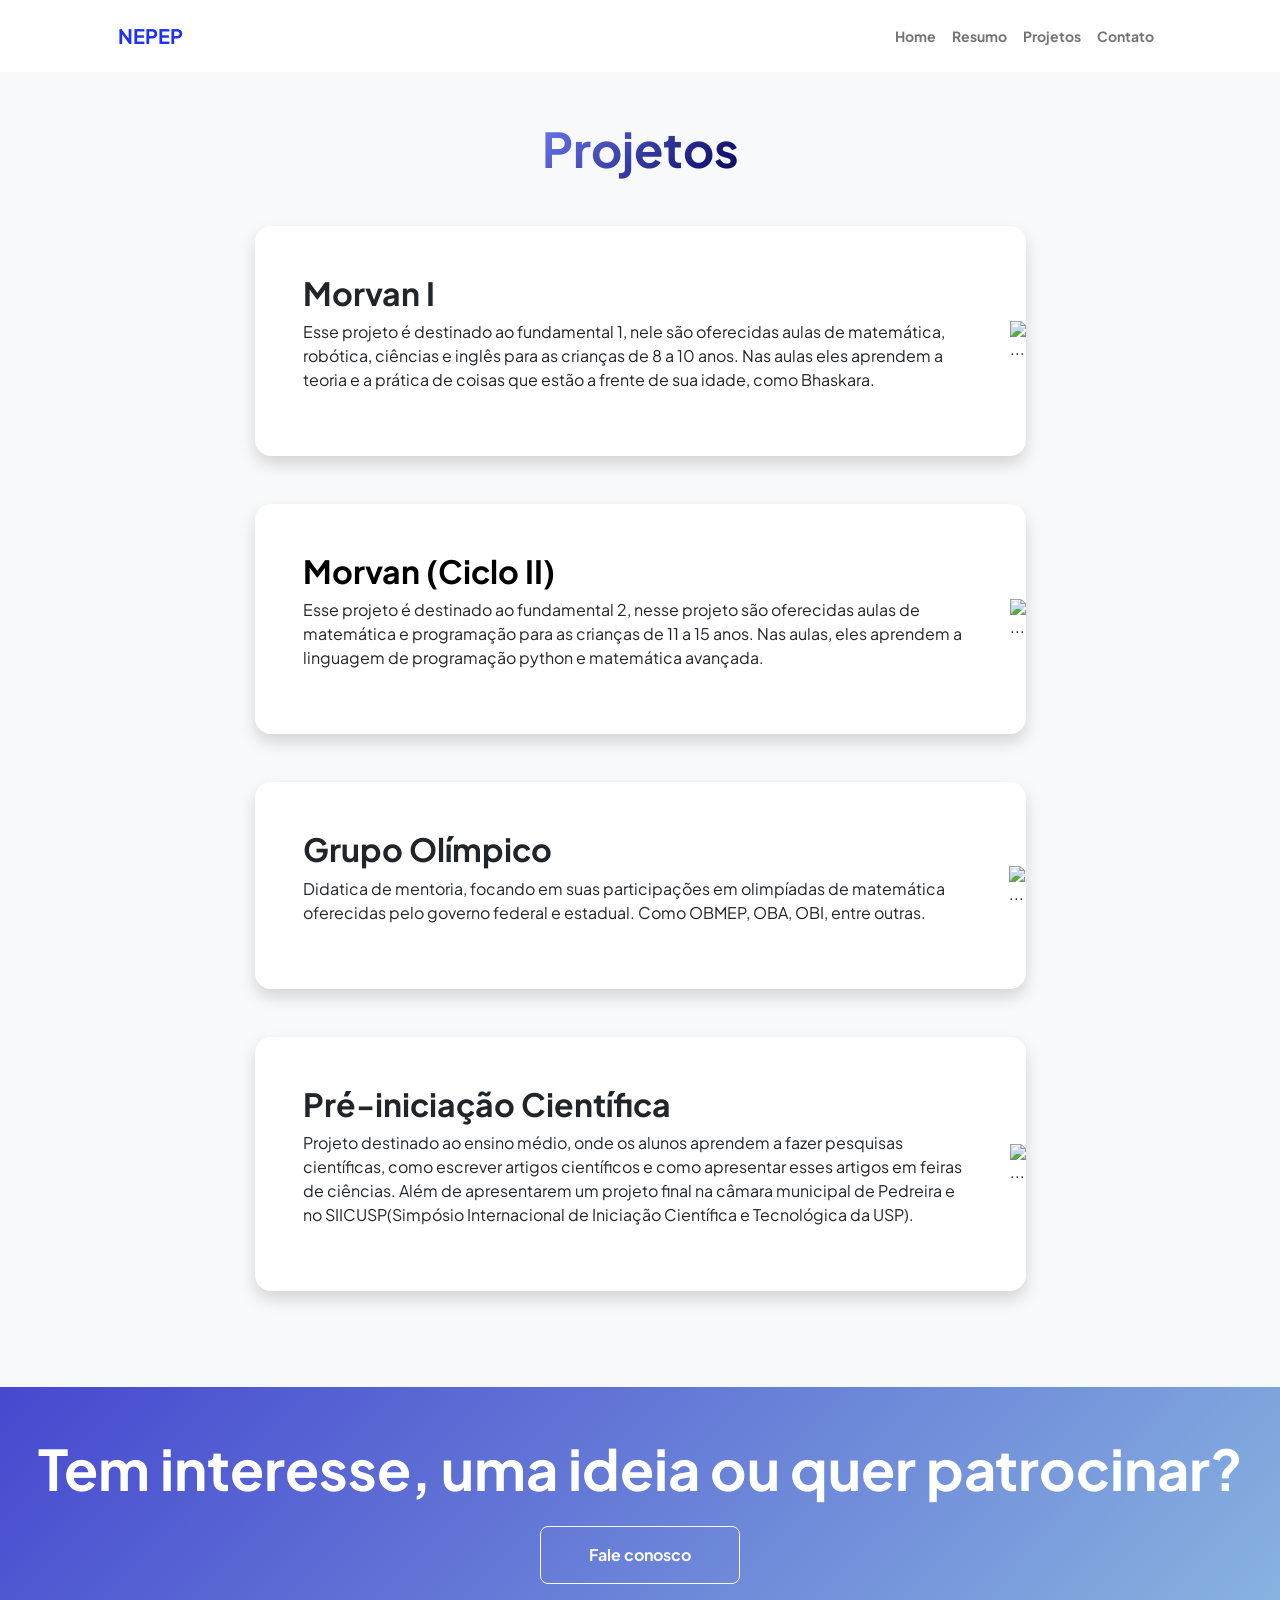
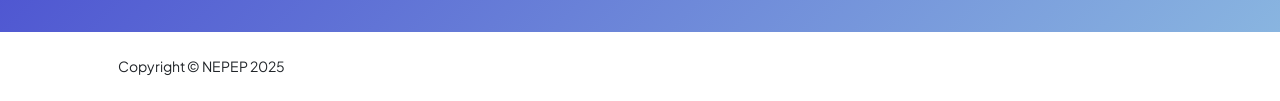
==== projects.html @ d5a9fdc9 "feat: first commit" ====
<!DOCTYPE html>
<html lang="en">
    <head>
        <meta charset="utf-8" />
        <meta name="viewport" content="width=device-width, initial-scale=1, shrink-to-fit=no" />
        <meta name="description" content="" />
        <meta name="author" content="" />
        <title>Projetos - NEPEP</title>
        <!-- Favicon-->
        <link rel="icon" type="image/x-icon" href="assets/nepep-icon.png" />
        <!-- Custom Google font-->
        <link rel="preconnect" href="https://fonts.googleapis.com" />
        <link rel="preconnect" href="https://fonts.gstatic.com" crossorigin />
        <link href="https://fonts.googleapis.com/css2?family=Plus+Jakarta+Sans:wght@100;200;300;400;500;600;700;800;900&amp;display=swap" rel="stylesheet" />
        <!-- Bootstrap icons-->
        <link href="https://cdn.jsdelivr.net/npm/bootstrap-icons@1.8.1/font/bootstrap-icons.css" rel="stylesheet" />
        <!-- Core theme CSS (includes Bootstrap)-->
        <link href="css/styles.css" rel="stylesheet" />
    </head>
    <body class="d-flex flex-column h-100 bg-light">
        <main class="flex-shrink-0">
            <!-- Navigation-->
            <nav class="navbar navbar-expand-md navbar-light bg-white py-3">
                <div class="container px-3 px-md-5">
                    <a class="navbar-brand" href="index.html"><span class="fw-bolder text-primary">NEPEP</span></a>
                    <button class="navbar-toggler" type="button" data-bs-toggle="collapse" data-bs-target="#navbarSupportedContent" aria-controls="navbarSupportedContent" aria-expanded="false" aria-label="Toggle navigation"><span class="navbar-toggler-icon"></span></button>
                    <div class="collapse navbar-collapse" id="navbarSupportedContent">
                        <ul class="navbar-nav ms-auto mb-2 mb-lg-0 small fw-bolder">
                            <li class="nav-item"><a class="nav-link" href="index.html">Home</a></li>
                            <li class="nav-item"><a class="nav-link" href="resume.html">Resumo</a></li>
                            <li class="nav-item"><a class="nav-link" href="projects.html">Projetos</a></li>
                            <li class="nav-item"><a class="nav-link" href="contact.html">Contato</a></li>
                        </ul>
                    </div>
                </div>
            </nav>
            <!-- Projects Section-->
            <section class="py-5">
                <div class="container px-5 mb-5">
                    <div class="text-center mb-5">
                        <h1 class="display-5 fw-bolder mb-0"><span class="text-gradient d-inline">Projetos</span></h1>
                    </div>
                    <div class="row gx-5 justify-content-center">
                        <div class="col-lg-11 col-xl-9 col-xxl-8">
                            <!-- Project Card 1-->
                            <div class="card overflow-hidden shadow rounded-4 border-0 mb-5">
                                <div class="card-body p-0">
                                    <div class="d-flex flex-column flex-md-row align-items-center">
                                        <div class="p-5">
                                            <h2 class="fw-bolder"><a>Morvan I</a></h2>
                                            <p>Esse projeto é destinado ao fundamental 1, nele são oferecidas aulas de matemática, robótica, ciências e inglês para as crianças de 8 a 10 anos. Nas aulas eles aprendem a teoria e a prática de coisas que estão a frente de sua idade, como Bhaskara.</p>
                                        </div>
                                        <img class="img-fluid" src="https://dummyimage.com/300x400/343a40/6c757d" alt="..." />
                                    </div>
                                </div>
                            </div>
                            <div class="card overflow-hidden shadow rounded-4 border-0 mb-5">
                                <div class="card-body p-0">
                                    <div class="d-flex flex-column flex-md-row align-items-center">
                                        <div class="p-5">
                                            <h2 class="fw-bolder"><a href="projects copy.html" class="a">Morvan (Ciclo II)</a></h2>
                                            <p>
                                                Esse projeto é destinado ao fundamental 2, nesse projeto são oferecidas aulas de matemática e
                                                programação para as crianças de 11 a 15 anos. 
                                                Nas aulas, eles aprendem a linguagem de programação python e matemática avançada.
                                            </p>
                                        </div>
                                        <img class="img-fluid" src="https://dummyimage.com/300x400/343a40/6c757d" alt="..." />
                                    </div>
                                </div>
                            </div>
                            <div class="card overflow-hidden shadow rounded-4 border-0 mb-5">
                                <div class="card-body p-0">
                                    <div class="d-flex flex-column flex-md-row align-items-center">
                                        <div class="p-5">
                                            <h2 class="fw-bolder">Grupo Olímpico</h2>
                                            <p>
                                                Didatica de mentoria, focando em suas participações em olimpíadas de matemática oferecidas 
                                                pelo governo federal e estadual. 
                                                Como OBMEP, OBA, OBI, entre outras.
                                            </p>
                                        </div>
                                        <img class="img-fluid" src="https://dummyimage.com/300x400/343a40/6c757d" alt="..." />
                                    </div>
                                </div>
                            </div>
                            <!-- Project Card 2-->
                            <div class="card overflow-hidden shadow rounded-4 border-0">
                                <div class="card-body p-0">
                                    <div class="d-flex flex-column flex-md-row align-items-center">
                                        <div class="p-5">
                                            <h2 class="fw-bolder">Pré-iniciação Científica</h2>
                                            <p>
                                                Projeto destinado ao ensino médio, onde os alunos aprendem a fazer pesquisas científicas, 
                                                como escrever artigos científicos e como apresentar esses artigos em feiras de ciências.
                                                Além de apresentarem um projeto final na câmara municipal de Pedreira e no SIICUSP(Simpósio 
                                                Internacional de Iniciação Científica e Tecnológica da USP).
                                            </p>
                                        </div>
                                        <img class="img-fluid" src="https://dummyimage.com/300x400/343a40/6c757d" alt="..." />
                                    </div>
                                </div>
                            </div>
                        </div>
                    </div>
                </div>
            </section>
            <!-- Call to action section-->
            <section class="py-5 bg-gradient-primary-to-secondary text-white w-100 px-0">
                <div class="text-center">
                    <h2 class="display-4 fw-bolder mb-4">Tem interesse, uma ideia ou quer patrocinar?</h2>
                    <a class="btn btn-outline-light btn-lg px-5 py-3 fs-6 fw-bolder" href="contact.html">Fale conosco</a>
                </div>
            </section>
        </main>
        <!-- Footer-->
        <footer class="bg-white py-4 mt-auto">
            <div class="container px-3 px-md-5">
                <div class="row align-items-center justify-content-between flex-column flex-sm-row">
                    <div class="col-auto"><div class="small m-0">Copyright &copy; NEPEP 2025</div></div>
                </div>
            </div>
        </footer>
        <!-- Bootstrap core JS-->
        <script src="https://cdn.jsdelivr.net/npm/bootstrap@5.2.3/dist/js/bootstrap.bundle.min.js"></script>
        <!-- Core theme JS-->
        <script src="js/scripts.js"></script>
    </body>
</html>
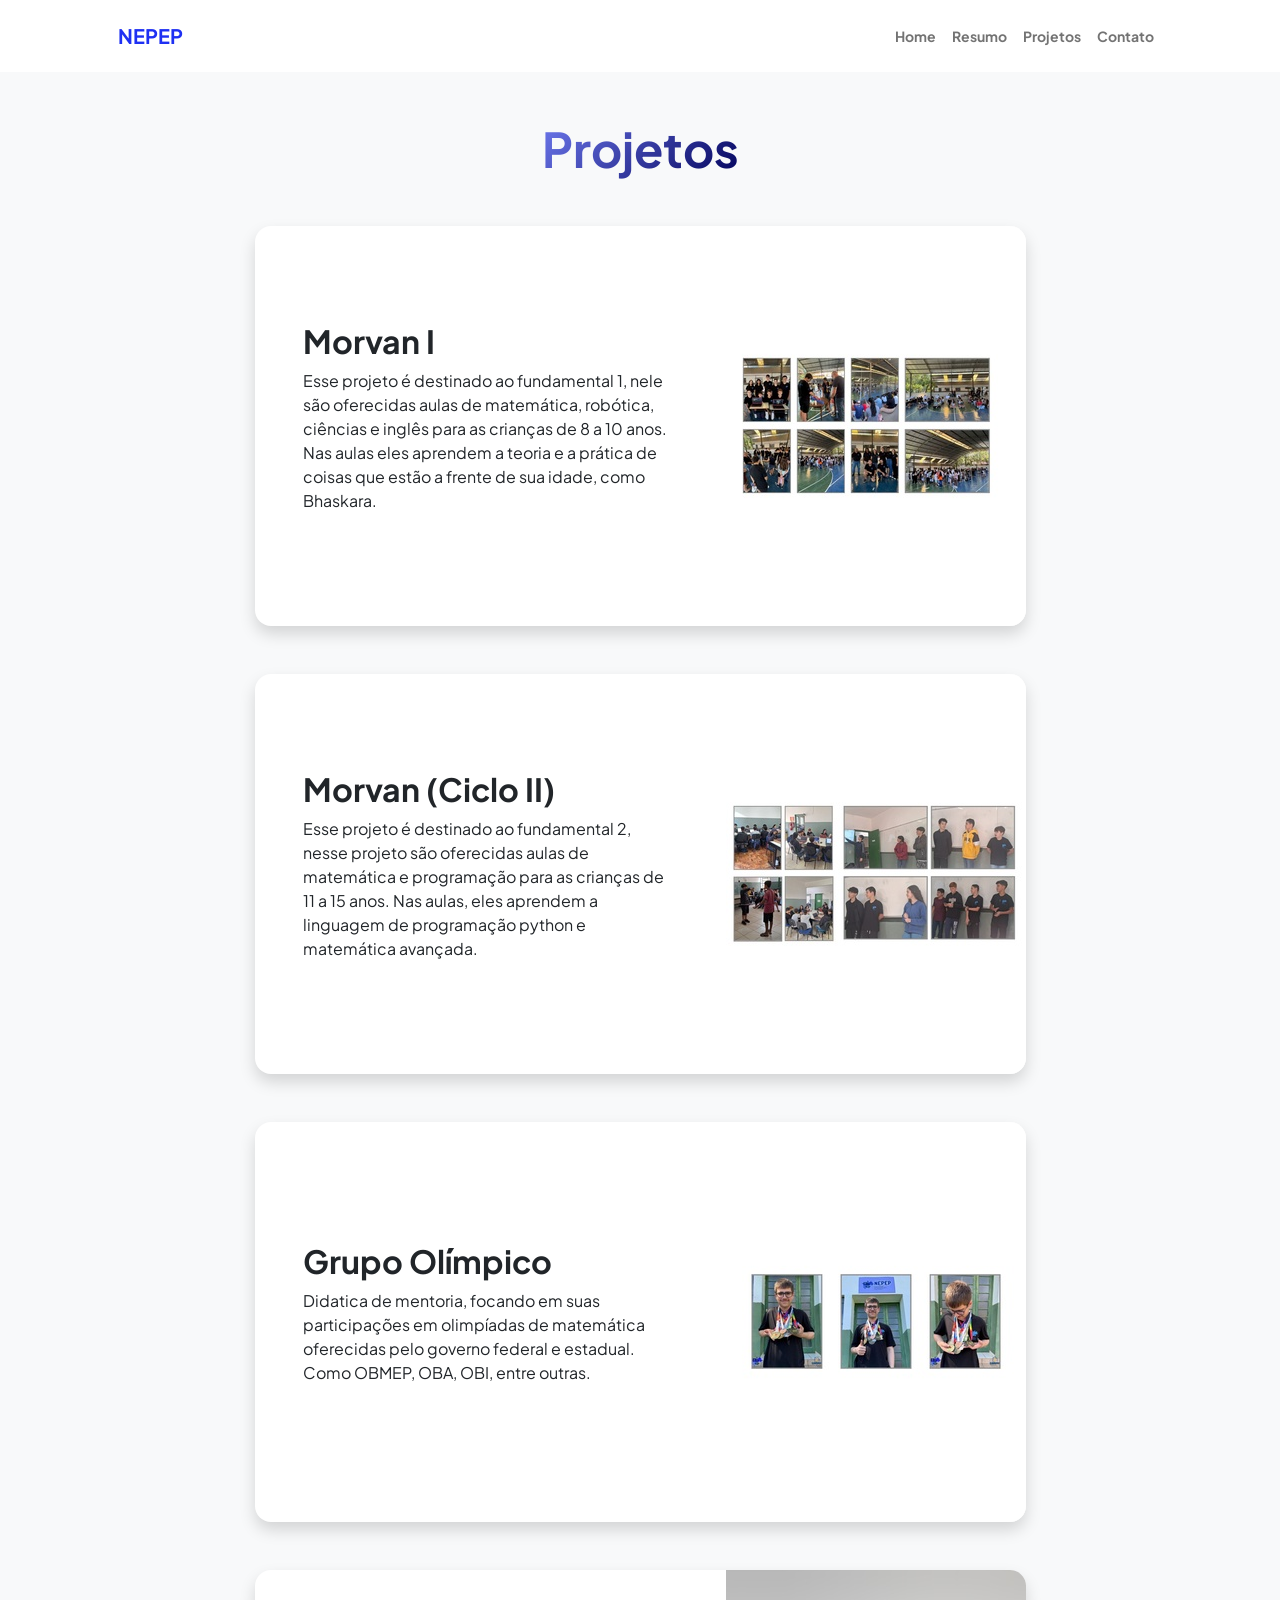
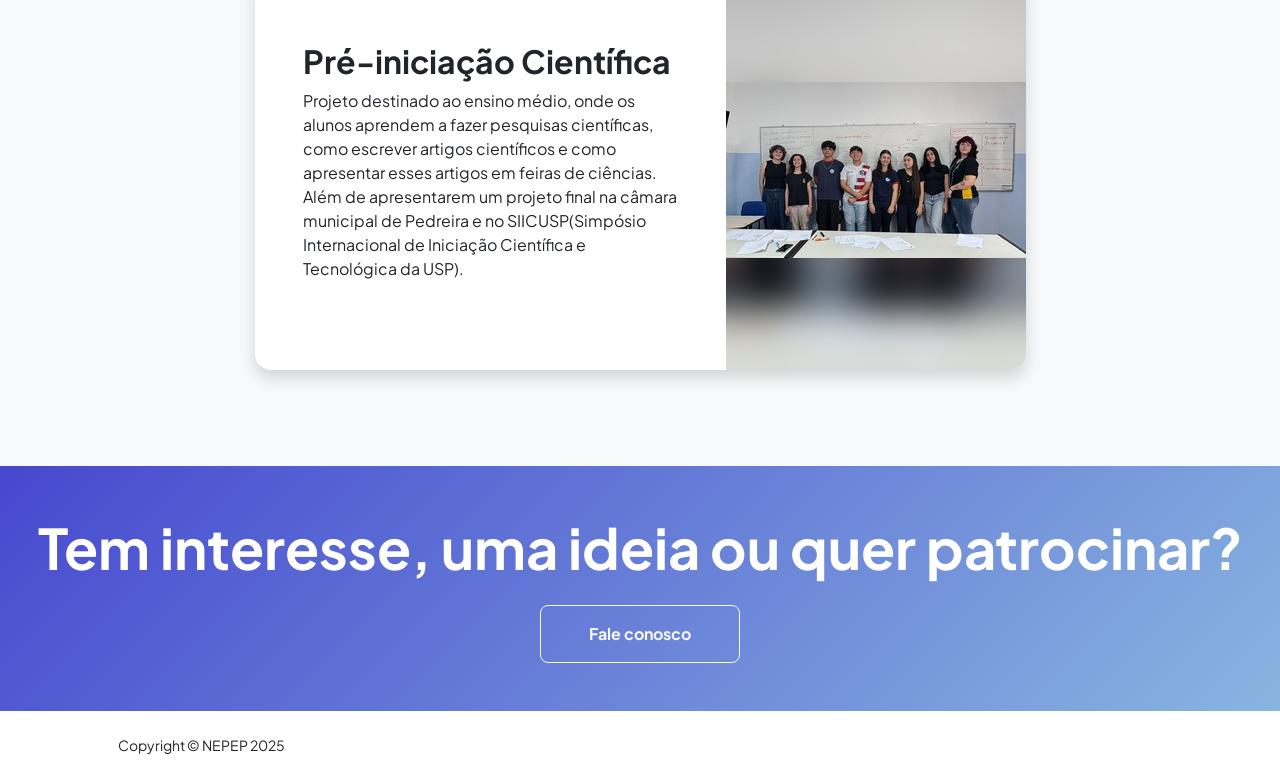
==== commit c0dea4ab: "Site NEPEP" ====
--- a/projects.html
+++ b/projects.html
@@ -50,7 +50,7 @@
                                             <h2 class="fw-bolder"><a>Morvan I</a></h2>
                                             <p>Esse projeto é destinado ao fundamental 1, nele são oferecidas aulas de matemática, robótica, ciências e inglês para as crianças de 8 a 10 anos. Nas aulas eles aprendem a teoria e a prática de coisas que estão a frente de sua idade, como Bhaskara.</p>
                                         </div>
-                                        <img class="img-fluid" src="https://dummyimage.com/300x400/343a40/6c757d" alt="..." />
+                                        <img class="img-fluid" src="imagem_04_300x400.jpg" alt="..." />
                                     </div>
                                 </div>
                             </div>
@@ -58,14 +58,14 @@
                                 <div class="card-body p-0">
                                     <div class="d-flex flex-column flex-md-row align-items-center">
                                         <div class="p-5">
-                                            <h2 class="fw-bolder"><a href="projects copy.html" class="a">Morvan (Ciclo II)</a></h2>
+                                            <h2 class="fw-bolder"><a href="projects_morvanII.html" class="a">Morvan (Ciclo II)</a></h2>
                                             <p>
                                                 Esse projeto é destinado ao fundamental 2, nesse projeto são oferecidas aulas de matemática e
                                                 programação para as crianças de 11 a 15 anos. 
                                                 Nas aulas, eles aprendem a linguagem de programação python e matemática avançada.
                                             </p>
                                         </div>
-                                        <img class="img-fluid" src="https://dummyimage.com/300x400/343a40/6c757d" alt="..." />
+                                        <img class="img-fluid" src="imagem_01_300x400.jpg" alt="..." />
                                     </div>
                                 </div>
                             </div>
@@ -80,7 +80,7 @@
                                                 Como OBMEP, OBA, OBI, entre outras.
                                             </p>
                                         </div>
-                                        <img class="img-fluid" src="https://dummyimage.com/300x400/343a40/6c757d" alt="..." />
+                                        <img class="img-fluid" src="imagem_05_300x400.jpg" alt="..." />
                                     </div>
                                 </div>
                             </div>
@@ -89,7 +89,7 @@
                                 <div class="card-body p-0">
                                     <div class="d-flex flex-column flex-md-row align-items-center">
                                         <div class="p-5">
-                                            <h2 class="fw-bolder">Pré-iniciação Científica</h2>
+                                            <h2 class="fw-bolder"><a href="pre_IC.html" class="a">Pré-iniciação Científica</a></h2>
                                             <p>
                                                 Projeto destinado ao ensino médio, onde os alunos aprendem a fazer pesquisas científicas, 
                                                 como escrever artigos científicos e como apresentar esses artigos em feiras de ciências.
@@ -97,7 +97,7 @@
                                                 Internacional de Iniciação Científica e Tecnológica da USP).
                                             </p>
                                         </div>
-                                        <img class="img-fluid" src="https://dummyimage.com/300x400/343a40/6c757d" alt="..." />
+                                        <img class="img-fluid" src="preIC_capa_300x400.jpg" alt="..." />
                                     </div>
                                 </div>
                             </div>
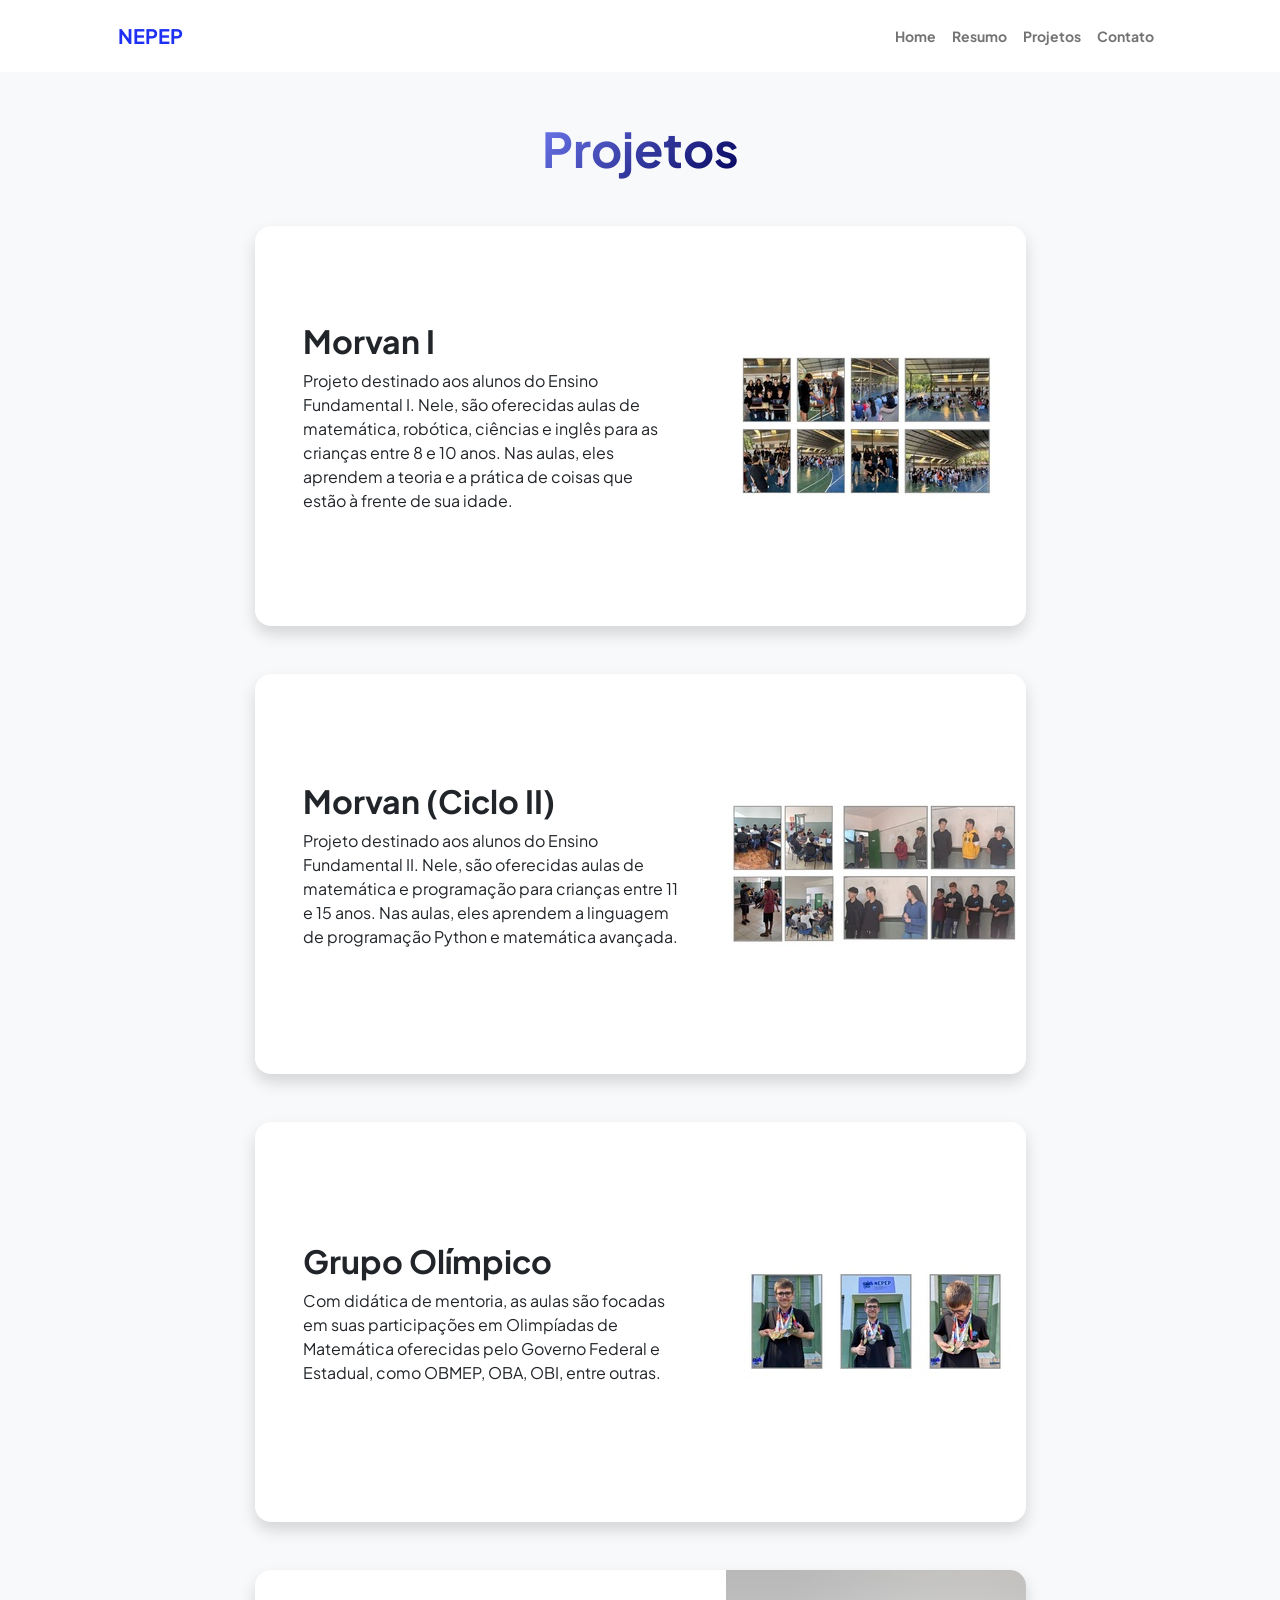
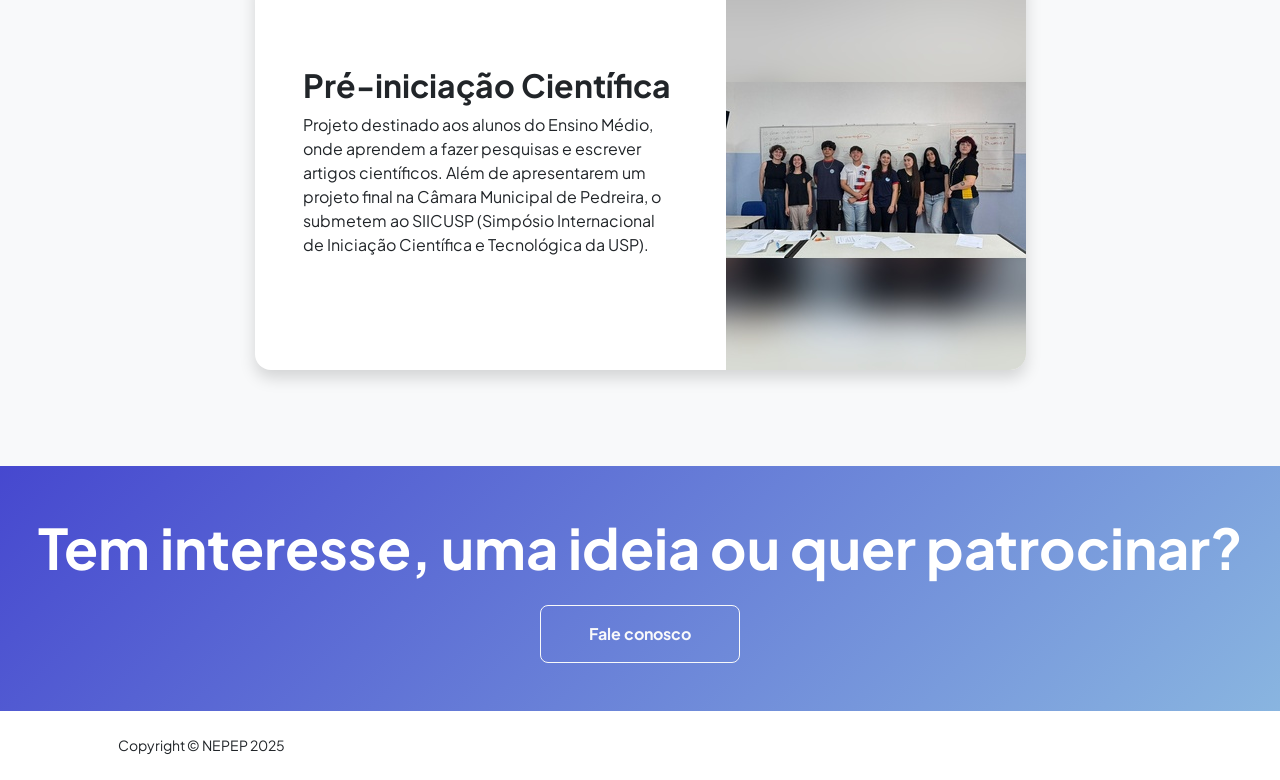
==== commit 9ac71836: "Atualização site NEPEP" ====
--- a/projects.html
+++ b/projects.html
@@ -48,7 +48,12 @@
                                     <div class="d-flex flex-column flex-md-row align-items-center">
                                         <div class="p-5">
                                             <h2 class="fw-bolder"><a>Morvan I</a></h2>
-                                            <p>Esse projeto é destinado ao fundamental 1, nele são oferecidas aulas de matemática, robótica, ciências e inglês para as crianças de 8 a 10 anos. Nas aulas eles aprendem a teoria e a prática de coisas que estão a frente de sua idade, como Bhaskara.</p>
+                                            <p>
+                                                Projeto destinado aos alunos do Ensino Fundamental I.
+                                                Nele, são oferecidas aulas de matemática, robótica, ciências
+                                                e inglês para as crianças entre 8 e 10 anos. Nas aulas, eles
+                                                aprendem a teoria e a prática de coisas que estão à frente de sua idade.
+                                            </p>
                                         </div>
                                         <img class="img-fluid" src="imagem_04_300x400.jpg" alt="..." />
                                     </div>
@@ -60,9 +65,9 @@
                                         <div class="p-5">
                                             <h2 class="fw-bolder"><a href="projects_morvanII.html" class="a">Morvan (Ciclo II)</a></h2>
                                             <p>
-                                                Esse projeto é destinado ao fundamental 2, nesse projeto são oferecidas aulas de matemática e
-                                                programação para as crianças de 11 a 15 anos. 
-                                                Nas aulas, eles aprendem a linguagem de programação python e matemática avançada.
+                                                Projeto destinado aos alunos do Ensino Fundamental II. Nele, são oferecidas aulas de matemática
+                                                e programação para crianças entre 11 e 15 anos. Nas aulas, eles aprendem a linguagem de programação
+                                                Python e matemática avançada.
                                             </p>
                                         </div>
                                         <img class="img-fluid" src="imagem_01_300x400.jpg" alt="..." />
@@ -75,9 +80,9 @@
                                         <div class="p-5">
                                             <h2 class="fw-bolder">Grupo Olímpico</h2>
                                             <p>
-                                                Didatica de mentoria, focando em suas participações em olimpíadas de matemática oferecidas 
-                                                pelo governo federal e estadual. 
-                                                Como OBMEP, OBA, OBI, entre outras.
+                                                Com didática de mentoria, as aulas são focadas em suas
+                                                participações em Olimpíadas de Matemática oferecidas pelo
+                                                Governo Federal e Estadual, como OBMEP, OBA, OBI, entre outras.
                                             </p>
                                         </div>
                                         <img class="img-fluid" src="imagem_05_300x400.jpg" alt="..." />
@@ -91,10 +96,9 @@
                                         <div class="p-5">
                                             <h2 class="fw-bolder"><a href="pre_IC.html" class="a">Pré-iniciação Científica</a></h2>
                                             <p>
-                                                Projeto destinado ao ensino médio, onde os alunos aprendem a fazer pesquisas científicas, 
-                                                como escrever artigos científicos e como apresentar esses artigos em feiras de ciências.
-                                                Além de apresentarem um projeto final na câmara municipal de Pedreira e no SIICUSP(Simpósio 
-                                                Internacional de Iniciação Científica e Tecnológica da USP).
+                                                Projeto destinado aos alunos do Ensino Médio, onde aprendem a fazer pesquisas e escrever
+                                                artigos científicos. Além de apresentarem um projeto final na Câmara Municipal de Pedreira,
+                                                o submetem ao SIICUSP (Simpósio Internacional de Iniciação Científica e Tecnológica da USP).
                                             </p>
                                         </div>
                                         <img class="img-fluid" src="preIC_capa_300x400.jpg" alt="..." />
